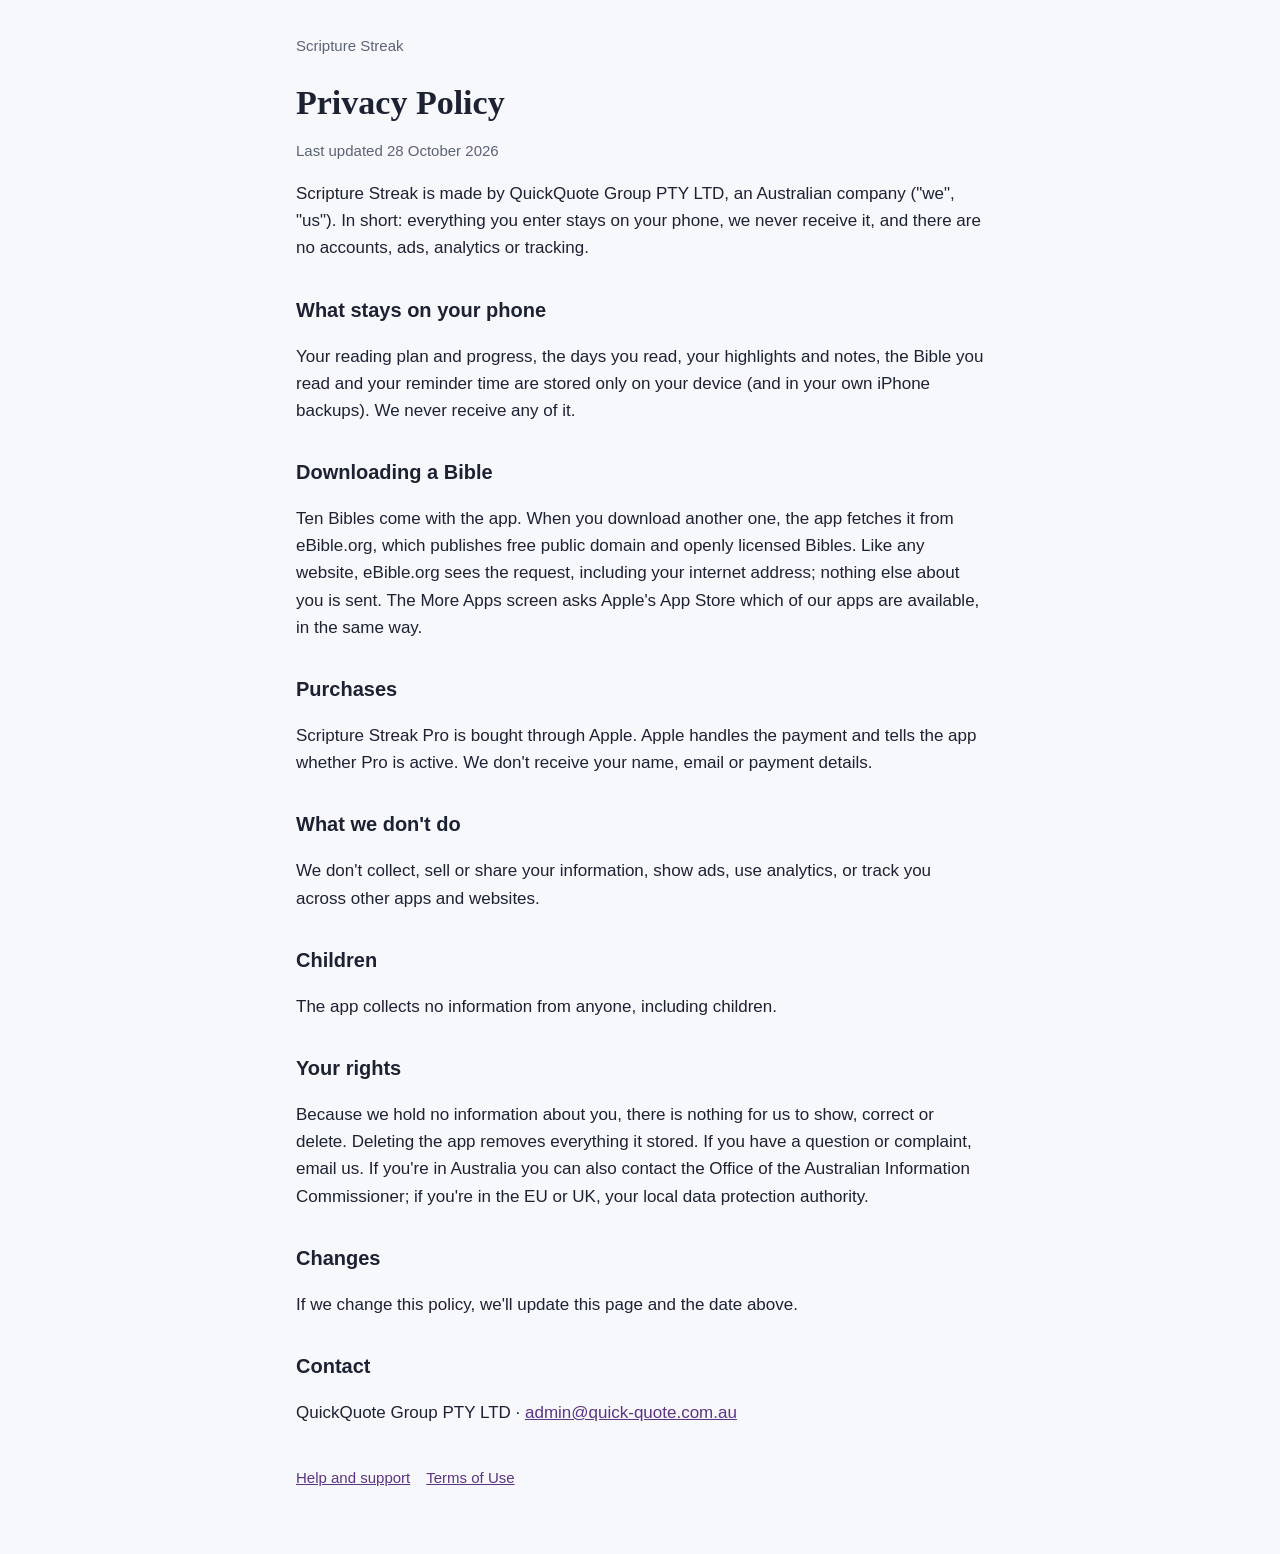
==== privacy.html @ f7c5c9c6 "Website for Scripture Streak: support and privacy policy Co-Authored-By: Claude Opus 5.5 <noreply@an" ====
<!doctype html>
<html lang="en">
<head>
<meta charset="utf-8">
<meta name="viewport" content="width=device-width, initial-scale=1">
<title>Privacy Policy · Scripture Streak</title>
<link rel="stylesheet" href="style.css">
</head>
<body>
<main>
<header><a href="./">Scripture Streak</a></header>
<h1>Privacy Policy</h1>
<p class="muted">Last updated 28 October 2026</p>

<p>Scripture Streak is made by QuickQuote Group PTY LTD, an Australian company ("we", "us"). In short: everything you enter stays on your phone, we never receive it, and there are no accounts, ads, analytics or tracking.</p>

<h2>What stays on your phone</h2>
<p>Your reading plan and progress, the days you read, your highlights and notes, the Bible you read and your reminder time are stored only on your device (and in your own iPhone backups). We never receive any of it.</p>

<h2>Downloading a Bible</h2>
<p>Ten Bibles come with the app. When you download another one, the app fetches it from eBible.org, which publishes free public domain and openly licensed Bibles. Like any website, eBible.org sees the request, including your internet address; nothing else about you is sent. The More Apps screen asks Apple's App Store which of our apps are available, in the same way.</p>

<h2>Purchases</h2>
<p>Scripture Streak Pro is bought through Apple. Apple handles the payment and tells the app whether Pro is active. We don't receive your name, email or payment details.</p>

<h2>What we don't do</h2>
<p>We don't collect, sell or share your information, show ads, use analytics, or track you across other apps and websites.</p>

<h2>Children</h2>
<p>The app collects no information from anyone, including children.</p>

<h2>Your rights</h2>
<p>Because we hold no information about you, there is nothing for us to show, correct or delete. Deleting the app removes everything it stored. If you have a question or complaint, email us. If you're in Australia you can also contact the Office of the Australian Information Commissioner; if you're in the EU or UK, your local data protection authority.</p>

<h2>Changes</h2>
<p>If we change this policy, we'll update this page and the date above.</p>

<h2>Contact</h2>
<p>QuickQuote Group PTY LTD · <a href="mailto:admin@quick-quote.com.au">admin@quick-quote.com.au</a></p>
<nav><a href="support">Help and support</a><a href="terms">Terms of Use</a></nav>
</main>
</body>
</html>
---- style.css ----
:root { --bg: #f7f8fc; --card: #ffffff; --text: #1d2233; --muted: #5c6378; --accent: #5b3484; --line: #e3e6ef; }
@media (prefers-color-scheme: dark) {
  :root { --bg: #10131c; --card: #181c28; --text: #e8ebf4; --muted: #a2a9bd; --accent: #b392d6; --line: #2a3042; }
}
* { box-sizing: border-box; }
body { margin: 0; background: var(--bg); color: var(--text); font: 17px/1.6 -apple-system, BlinkMacSystemFont, "Segoe UI", Roboto, sans-serif; }
main { max-width: 720px; margin: 0 auto; padding: 32px 16px 64px; }
header { margin-bottom: 24px; }
header a { color: var(--muted); text-decoration: none; font-size: 15px; }
h1 { font-family: "New York", Georgia, serif; font-size: 34px; line-height: 1.2; margin: 8px 0 4px; }
h2 { font-size: 20px; margin: 32px 0 8px; }
p, li { color: var(--text); }
.muted { color: var(--muted); font-size: 15px; }
a { color: var(--accent); }
section.card { background: var(--card); border: 1px solid var(--line); border-radius: 16px; padding: 4px 20px; margin: 16px 0; }
nav { display: flex; gap: 16px; flex-wrap: wrap; margin-top: 40px; font-size: 15px; }
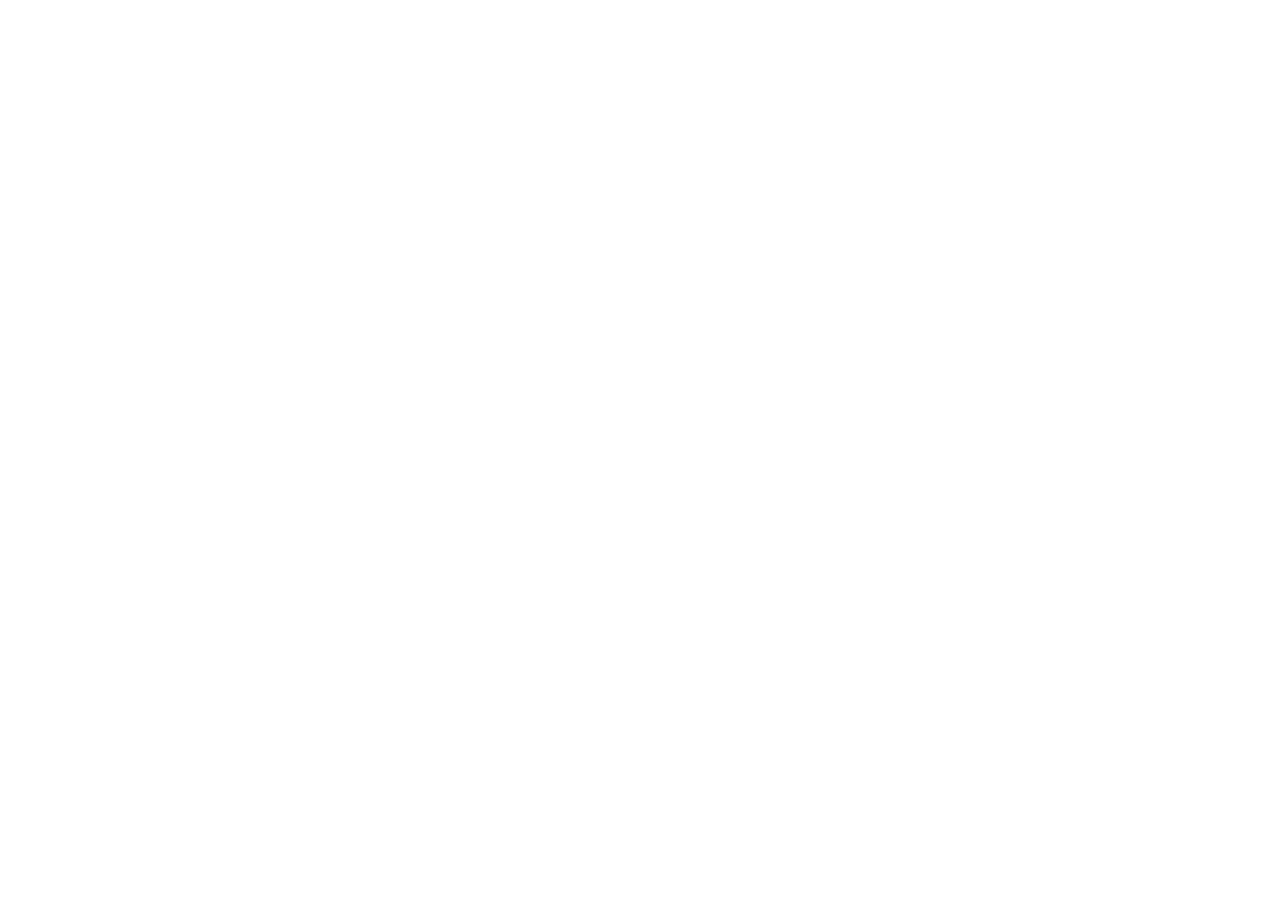
==== commit 342c66ee: "Move to quickquote-apps.web.app" ====
--- a/privacy.html
+++ b/privacy.html
@@ -1,43 +1 @@
-<!doctype html>
-<html lang="en">
-<head>
-<meta charset="utf-8">
-<meta name="viewport" content="width=device-width, initial-scale=1">
-<title>Privacy Policy · Scripture Streak</title>
-<link rel="stylesheet" href="style.css">
-</head>
-<body>
-<main>
-<header><a href="./">Scripture Streak</a></header>
-<h1>Privacy Policy</h1>
-<p class="muted">Last updated 28 October 2026</p>
-
-<p>Scripture Streak is made by QuickQuote Group PTY LTD, an Australian company ("we", "us"). In short: everything you enter stays on your phone, we never receive it, and there are no accounts, ads, analytics or tracking.</p>
-
-<h2>What stays on your phone</h2>
-<p>Your reading plan and progress, the days you read, your highlights and notes, the Bible you read and your reminder time are stored only on your device (and in your own iPhone backups). We never receive any of it.</p>
-
-<h2>Downloading a Bible</h2>
-<p>Ten Bibles come with the app. When you download another one, the app fetches it from eBible.org, which publishes free public domain and openly licensed Bibles. Like any website, eBible.org sees the request, including your internet address; nothing else about you is sent. The More Apps screen asks Apple's App Store which of our apps are available, in the same way.</p>
-
-<h2>Purchases</h2>
-<p>Scripture Streak Pro is bought through Apple. Apple handles the payment and tells the app whether Pro is active. We don't receive your name, email or payment details.</p>
-
-<h2>What we don't do</h2>
-<p>We don't collect, sell or share your information, show ads, use analytics, or track you across other apps and websites.</p>
-
-<h2>Children</h2>
-<p>The app collects no information from anyone, including children.</p>
-
-<h2>Your rights</h2>
-<p>Because we hold no information about you, there is nothing for us to show, correct or delete. Deleting the app removes everything it stored. If you have a question or complaint, email us. If you're in Australia you can also contact the Office of the Australian Information Commissioner; if you're in the EU or UK, your local data protection authority.</p>
-
-<h2>Changes</h2>
-<p>If we change this policy, we'll update this page and the date above.</p>
-
-<h2>Contact</h2>
-<p>QuickQuote Group PTY LTD · <a href="mailto:admin@quick-quote.com.au">admin@quick-quote.com.au</a></p>
-<nav><a href="support">Help and support</a><a href="terms">Terms of Use</a></nav>
-</main>
-</body>
-</html>
+<!doctype html><html lang="en"><head><meta charset="utf-8"><title>Moved</title><meta http-equiv="refresh" content="0; url=https://quickquote-apps.web.app/scripture/privacy"><link rel="canonical" href="https://quickquote-apps.web.app/scripture/privacy"><script>location.replace("https://quickquote-apps.web.app/scripture/privacy")</script></head><body>This page has moved to <a href="https://quickquote-apps.web.app/scripture/privacy">https://quickquote-apps.web.app/scripture/privacy</a>.</body></html>
